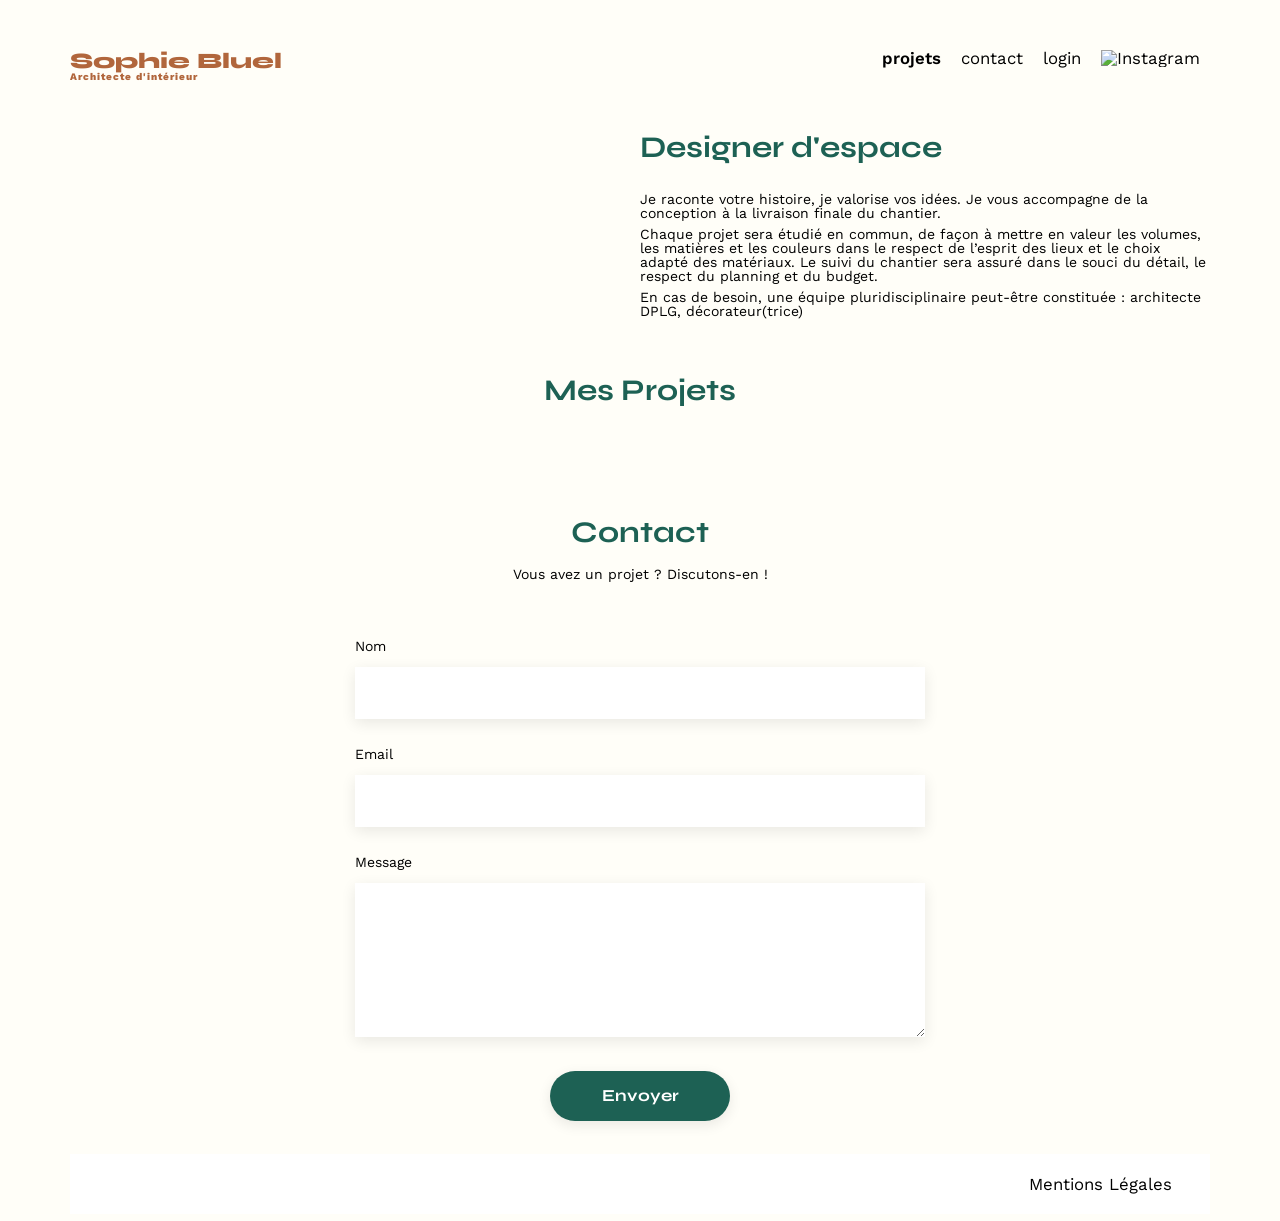
==== FrontEnd/index.html @ a2726da8 "modified files js" ====
<!DOCTYPE html>
<html lang="fr">
<head>
	<meta charset="UTF-8">
	<title>Sophie Bluel - Architecte d'intérieur</title>
	<meta name="viewport" content="width=device-width, initial-scale=1.0">
	<link rel="preconnect" href="https://fonts.googleapis.com">
	<link rel="preconnect" href="https://fonts.gstatic.com" crossorigin>
	<link href="https://fonts.googleapis.com/css2?family=Syne:wght@700;800&family=Work+Sans&display=swap" rel="stylesheet">
	<meta name="description" content="">
	<link rel="stylesheet" href="./assets/style.css">

</head>
<body>
<header>
	<h1>Sophie Bluel <span>Architecte d'intérieur</span></h1>
	<nav>
		<ul>
			<li><a href="#" class="menu-btn"><strong>projets</strong></a></li>
			<li> <a href="#" class="menu-btn">contact</a></li>
			<li><a href="login.html" class="menu-btn">login</a></li>
			<li><img src="./assets/icons/instagram.png" alt="Instagram"></li>
		</ul>
	</nav>
</header>
<main>
	<section id="introduction">
		<figure>
			<img src="./assets/images/sophie-bluel.png" alt="">
		</figure>
		<article>
			<h2>Designer d'espace</h2>
			<p>Je raconte votre histoire, je valorise vos idées. Je vous accompagne de la conception à la livraison finale du chantier.</p>
			<p>Chaque projet sera étudié en commun, de façon à mettre en valeur les volumes, les matières et les couleurs dans le respect de l’esprit des lieux et le choix adapté des matériaux. Le suivi du chantier sera assuré dans le souci du détail, le respect du planning et du budget.</p>
			<p>En cas de besoin, une équipe pluridisciplinaire peut-être constituée : architecte DPLG, décorateur(trice)</p>
		</article>
	</section>
	<section id="portfolio">
		<h2>Mes Projets</h2>
		<div class="container-filter">
			<!-- Integration btn filter project -->
		</div>
		<div class="gallery">
			<!-- Integration gallery by js code -->
		</div>
	</section>
	<section id="contact">
		<h2>Contact</h2>
		<p>Vous avez un projet ? Discutons-en !</p>
		<form action="#" method="post">
			<label for="name">Nom</label>
			<input type="text" name="name" id="name">
			<label for="email">Email</label>
			<input type="email" name="email" id="email">
			<label for="message">Message</label>
			<textarea name="message" id="message" cols="30" rows="10"></textarea>
			<input type="submit" value="Envoyer">
		</form>
	</section>
</main>

<footer>
	<nav>
		<ul>
			<li>Mentions Légales</li>
		</ul>
	</nav>
</footer>
</body>
	<script type="module" src="./assets/scripts/main-home.js"></script>
</html>
---- FrontEnd/assets/style.css ----
@import url("loginStyle.css");


/* http://meyerweb.com/eric/tools/css/reset/
   v2.0 | 20110126
   License: none (public domain)
*/

html, body, div, span, applet, object, iframe,
h1, h2, h3, h4, h5, h6, p, blockquote, pre,
a, abbr, acronym, address, big, cite, code,
del, dfn, em, img, ins, kbd, q, s, samp,
small, strike, strong, sub, sup, tt, var,
b, u, i, center,
dl, dt, dd, ol, ul, li,
fieldset, form, label, legend,
table, caption, tbody, tfoot, thead, tr, th, td,
article, aside, canvas, details, embed,
figure, figcaption, footer, header, hgroup,
menu, nav, output, ruby, section, summary,
time, mark, audio, video {
	margin: 0;
	padding: 0;
	border: 0;
	font-size: 100%;
	font: inherit;
	vertical-align: baseline;
}
/* HTML5 display-role reset for older browsers */
article, aside, details, figcaption, figure,
footer, header, hgroup, menu, nav, section {
	display: block;
}
body {
	line-height: 1;
	background-color: #FFFEF8;
}
ol, ul {
	list-style: none;
}
blockquote, q {
	quotes: none;
}
blockquote:before, blockquote:after,
q:before, q:after {
	content: '';
	content: none;
}
table {
	border-collapse: collapse;
	border-spacing: 0;
}
/** end reset css**/
body {
	max-width: 1140px;
	margin:auto;
	font-family: 'Work Sans' ;
	font-size: 14px;
}
header {
	display: flex;
	justify-content: space-between;
	margin: 50px 0
}
section {
	margin: 50px 0
}

h1{
	display: flex;
	flex-direction: column;
	font-family: 'Syne';
	font-size: 22px;
	font-weight: 800;
	color: #B1663C
}

h1 > span {
	font-family: 'Work Sans';
	font-size:10px;
	letter-spacing: 0.1em;
;
}

h2{
	font-family: 'Syne';
	font-weight: 700;
	font-size: 30px;
	color: #1D6154
}
nav ul {
	display: flex;
	align-items: center;
	list-style-type: none;

}
nav li {
	padding: 0 10px;
	font-size: 1.2em;
}

.menu-btn {
	color: black;
	text-decoration: none;
	font-weight: 400;
}

.menu-btn strong {
	font-weight: 600;
}

.menu-btn:hover {
	color: #B1663C;
}
#introduction {
	display: flex;
	align-items: center;
}
#introduction figure {
	flex: 1
}
#introduction img {
	display: block;
	margin: auto;
	width: 80%;
}

#introduction article {
	flex: 1
}
#introduction h2 {
	margin-bottom: 1em;
}

#introduction p {
	margin-bottom: 0.5em;
}
#portfolio h2 {
	text-align: center;
	margin-bottom: 1em;
}
.gallery {
	width: 100%;
	display: grid;
	grid-template-columns: 1fr 1fr 1fr;
	grid-column-gap: 20px;
	grid-row-gap: 20px;
}

.gallery img {
	width: 100%;

}
#contact {
	width: 50%;
	margin: auto;
}
#contact > * {
	text-align: center;

}
#contact h2{
	margin-bottom: 20px;
}
#contact form {
	text-align: left;
	margin-top:30px;
	display: flex;
	flex-direction: column;
}

#contact input {
	height: 50px;
	font-size: 1.2em;
	border: none;
	box-shadow: 0px 4px 14px rgba(0, 0, 0, 0.09);
}
#contact label {
	margin: 2em 0 1em 0;
}
#contact textarea {
	border: none;
	box-shadow: 0px 4px 14px rgba(0, 0, 0, 0.09);
}

input[type="submit"]{
	font-family: 'Syne';
	font-weight: 700;
	color: white;
	background-color: #1D6154;
	margin : 2em auto ;
	width: 180px;
	text-align: center;
	border-radius: 60px ;
}

footer nav ul {
	display: flex;
	justify-content: flex-end;
	margin: 2em
}

footer {
	display: flex;
	flex-direction: column;
	background-color: white;
	height: 60px;
	width: 100%;
	justify-content: center;
}

.container-filter {
  display: flex;
  gap: 1rem;              
  justify-content: center;
  margin-bottom: 2rem;    
}

.filter-btn {
  padding: 0.4rem 1.2rem;  
  border: 2px solid #1D6154; 
  border-radius: 60px;   
  background-color: white; 
  color: #1D6154;         
  font-size: 1rem;
  font-weight: 500;
  cursor: pointer;
}

.filter-btn:hover {
  background-color: #1F5C4B; 
  color: #fff;              
}

.filter-btn.is-active {
  background-color: #1D6154; 
  color: #fff;               
}
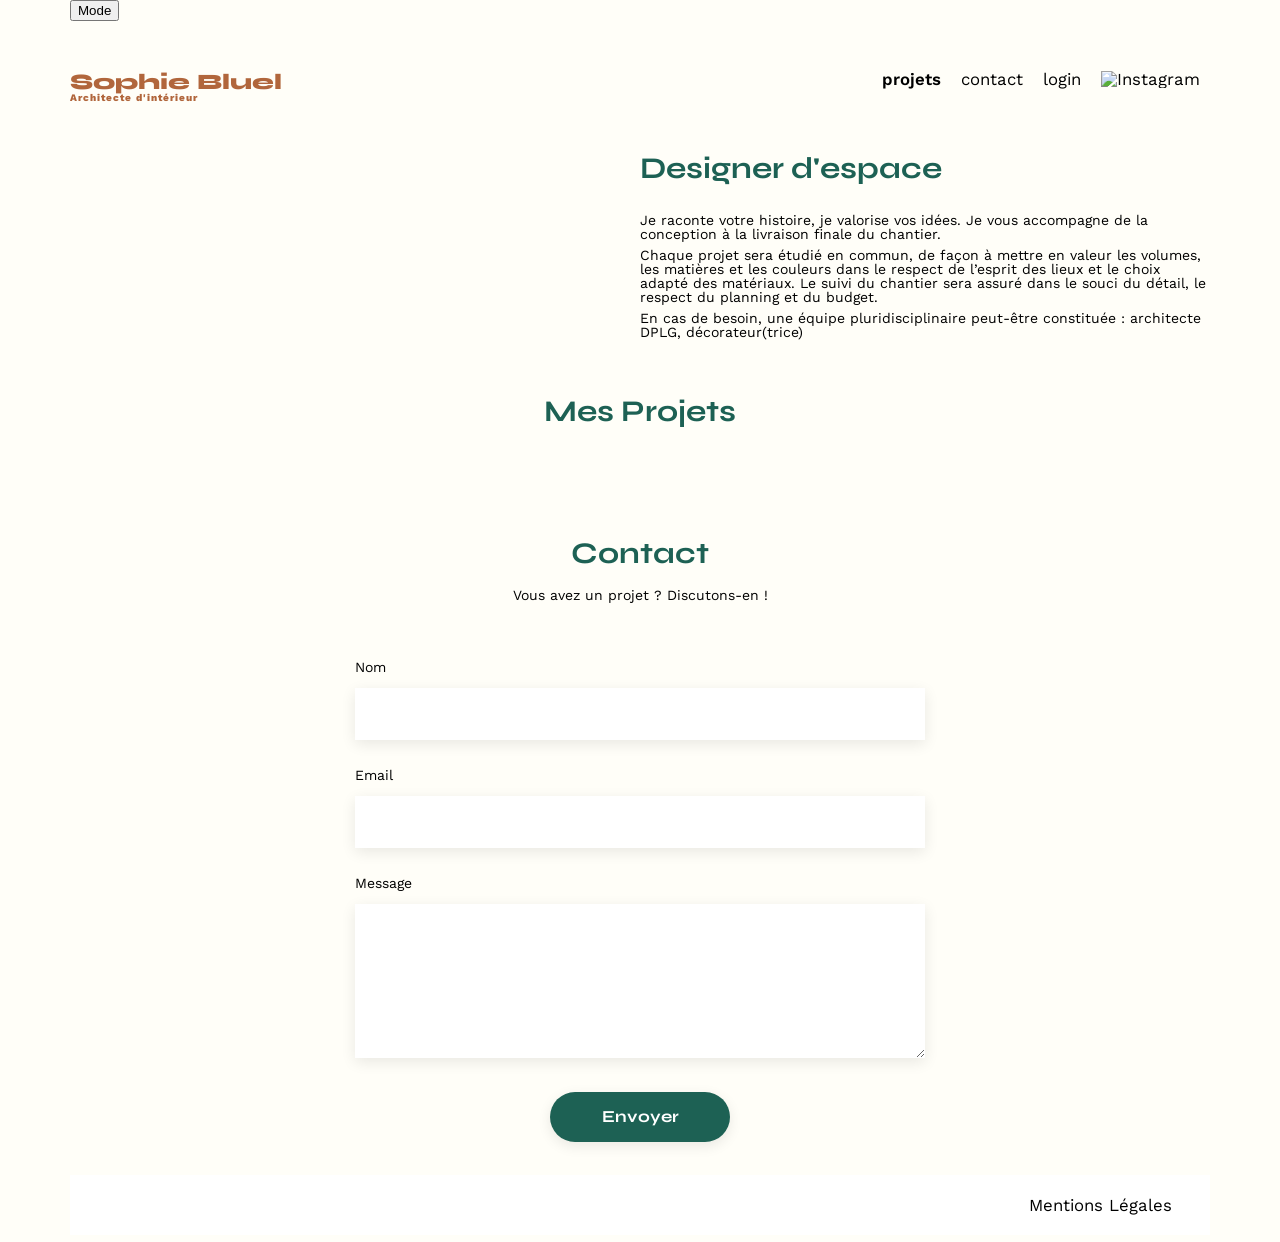
==== commit 5e43f7e7: "revew files code" ====
--- a/FrontEnd/index.html
+++ b/FrontEnd/index.html
@@ -12,6 +12,9 @@
 
 </head>
 <body>
+<div class="admin-banner">
+	<button class="admin-button">Mode </button>
+</div>
 <header>
 	<h1>Sophie Bluel <span>Architecte d'intérieur</span></h1>
 	<nav>
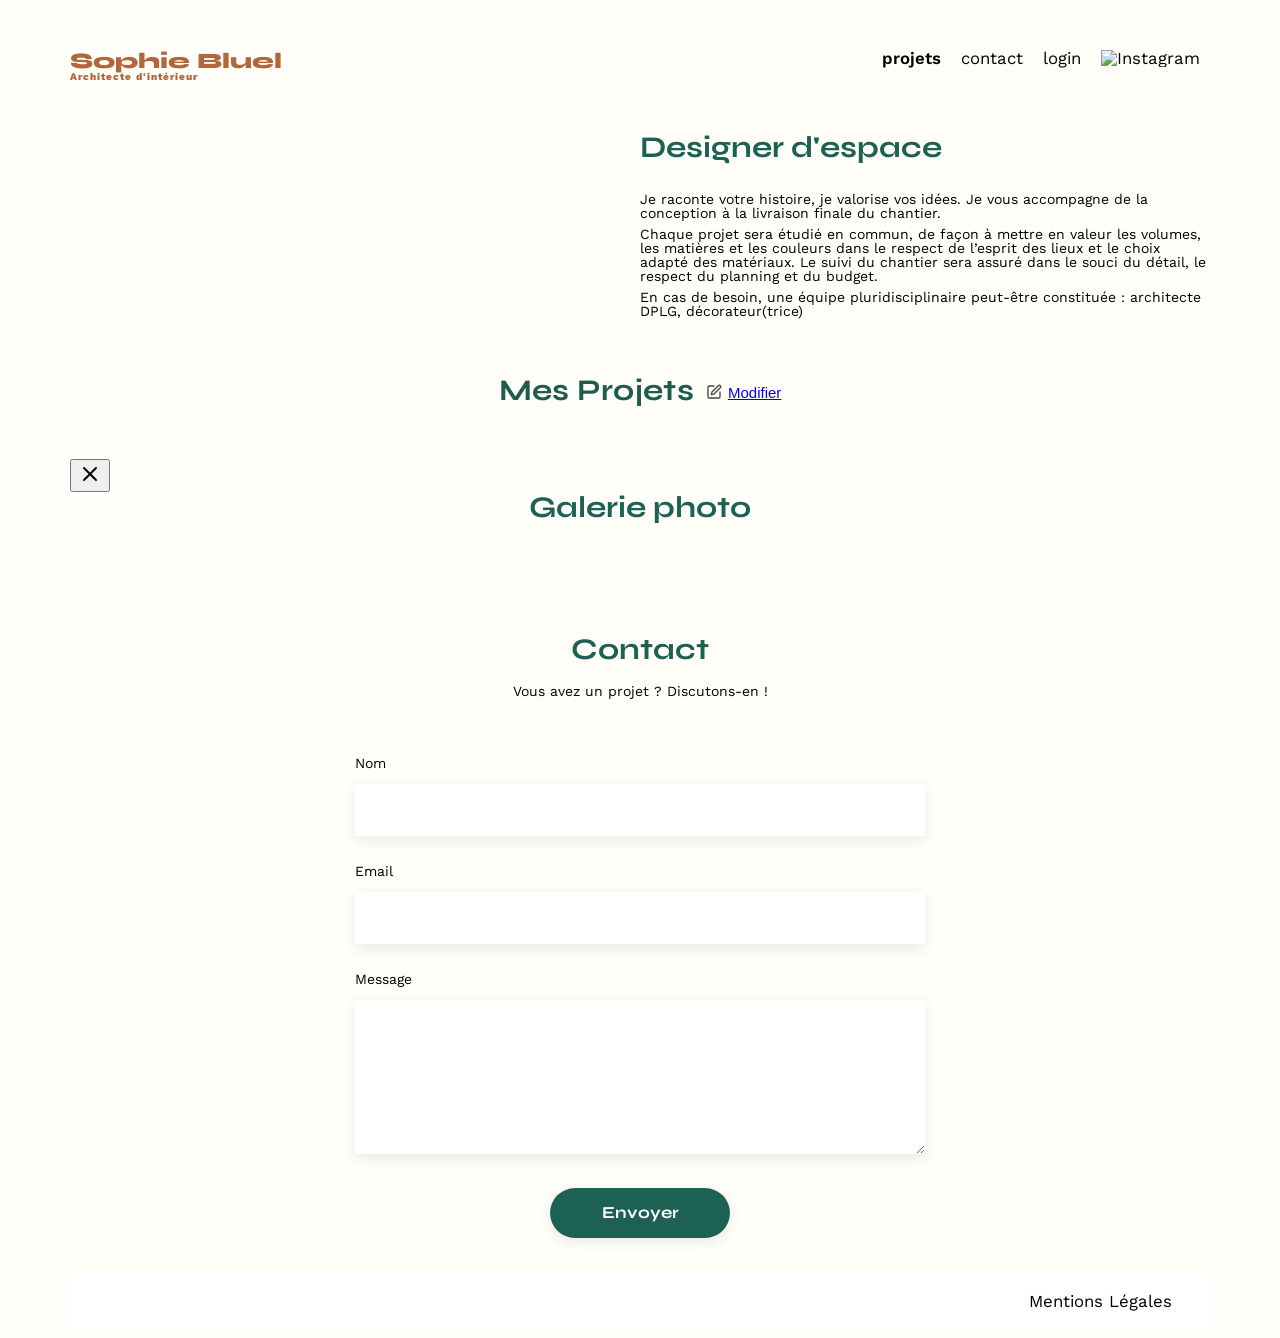
==== commit 52128ef2: "add files to modal" ====
--- a/FrontEnd/index.html
+++ b/FrontEnd/index.html
@@ -1,74 +1,120 @@
 <!DOCTYPE html>
 <html lang="fr">
+
 <head>
 	<meta charset="UTF-8">
 	<title>Sophie Bluel - Architecte d'intérieur</title>
 	<meta name="viewport" content="width=device-width, initial-scale=1.0">
 	<link rel="preconnect" href="https://fonts.googleapis.com">
 	<link rel="preconnect" href="https://fonts.gstatic.com" crossorigin>
-	<link href="https://fonts.googleapis.com/css2?family=Syne:wght@700;800&family=Work+Sans&display=swap" rel="stylesheet">
+	<link href="https://fonts.googleapis.com/css2?family=Syne:wght@700;800&family=Work+Sans&display=swap"
+		rel="stylesheet">
 	<meta name="description" content="">
 	<link rel="stylesheet" href="./assets/style.css">
 
 </head>
+
 <body>
-<div class="admin-banner">
-	<button class="admin-button">Mode </button>
-</div>
-<header>
-	<h1>Sophie Bluel <span>Architecte d'intérieur</span></h1>
-	<nav>
-		<ul>
-			<li><a href="#" class="menu-btn"><strong>projets</strong></a></li>
-			<li> <a href="#" class="menu-btn">contact</a></li>
-			<li><a href="login.html" class="menu-btn">login</a></li>
-			<li><img src="./assets/icons/instagram.png" alt="Instagram"></li>
-		</ul>
-	</nav>
-</header>
-<main>
-	<section id="introduction">
-		<figure>
-			<img src="./assets/images/sophie-bluel.png" alt="">
-		</figure>
-		<article>
-			<h2>Designer d'espace</h2>
-			<p>Je raconte votre histoire, je valorise vos idées. Je vous accompagne de la conception à la livraison finale du chantier.</p>
-			<p>Chaque projet sera étudié en commun, de façon à mettre en valeur les volumes, les matières et les couleurs dans le respect de l’esprit des lieux et le choix adapté des matériaux. Le suivi du chantier sera assuré dans le souci du détail, le respect du planning et du budget.</p>
-			<p>En cas de besoin, une équipe pluridisciplinaire peut-être constituée : architecte DPLG, décorateur(trice)</p>
-		</article>
-	</section>
-	<section id="portfolio">
-		<h2>Mes Projets</h2>
-		<div class="container-filter">
-			<!-- Integration btn filter project -->
+
+	<header>
+		<div class="admin-banner" style="display: none;">
+			<button class="admin-button"><svg xmlns="http://www.w3.org/2000/svg" width="16" height="16"
+					viewBox="0 0 24 24" fill="none" stroke="currentColor" stroke-width="2" stroke-linecap="round"
+					stroke-linejoin="round" class="lucide lucide-square-pen-icon lucide-square-pen">
+					<path d="M12 3H5a2 2 0 0 0-2 2v14a2 2 0 0 0 2 2h14a2 2 0 0 0 2-2v-7" />
+					<path
+						d="M18.375 2.625a1 1 0 0 1 3 3l-9.013 9.014a2 2 0 0 1-.853.505l-2.873.84a.5.5 0 0 1-.62-.62l.84-2.873a2 2 0 0 1 .506-.852z" />
+				</svg> Mode Edition </button>
 		</div>
-		<div class="gallery">
-			<!-- Integration gallery by js code -->
-		</div>
-	</section>
-	<section id="contact">
-		<h2>Contact</h2>
-		<p>Vous avez un projet ? Discutons-en !</p>
-		<form action="#" method="post">
-			<label for="name">Nom</label>
-			<input type="text" name="name" id="name">
-			<label for="email">Email</label>
-			<input type="email" name="email" id="email">
-			<label for="message">Message</label>
-			<textarea name="message" id="message" cols="30" rows="10"></textarea>
-			<input type="submit" value="Envoyer">
-		</form>
-	</section>
-</main>
+		<h1>Sophie Bluel <span>Architecte d'intérieur</span></h1>
+		<nav>
+			<ul>
+				<li><a href="#" class="menu-btn"><strong>projets</strong></a></li>
+				<li> <a href="#" class="menu-btn">contact</a></li>
+				<li><a href="login.html" class="menu-btn login-btn">login</a></li>
+				<li><img src="./assets/icons/instagram.png" alt="Instagram"></li>
+			</ul>
+		</nav>
+	</header>
+	<main>
+		<section id="introduction">
+			<figure>
+				<img src="./assets/images/sophie-bluel.png" alt="">
+			</figure>
+			<article>
+				<h2>Designer d'espace</h2>
+				<p>Je raconte votre histoire, je valorise vos idées. Je vous accompagne de la conception à la livraison
+					finale du chantier.</p>
+				<p>Chaque projet sera étudié en commun, de façon à mettre en valeur les volumes, les matières et les
+					couleurs dans le respect de l’esprit des lieux et le choix adapté des matériaux. Le suivi du
+					chantier sera assuré dans le souci du détail, le respect du planning et du budget.</p>
+				<p>En cas de besoin, une équipe pluridisciplinaire peut-être constituée : architecte DPLG,
+					décorateur(trice)</p>
+			</article>
+		</section>
+		<section id="portfolio">
+			<div class="projects-header">
+				<h2>Mes Projets</h2>
+				<button class="edit-mode"><svg xmlns="http://www.w3.org/2000/svg" width="16" height="16"
+						viewBox="0 0 24 24" fill="none" stroke="currentColor" stroke-width="2" stroke-linecap="round"
+						stroke-linejoin="round" class="lucide lucide-square-pen-icon lucide-square-pen">
+						<path d="M12 3H5a2 2 0 0 0-2 2v14a2 2 0 0 0 2 2h14a2 2 0 0 0 2-2v-7" />
+						<path
+							d="M18.375 2.625a1 1 0 0 1 3 3l-9.013 9.014a2 2 0 0 1-.853.505l-2.873.84a.5.5 0 0 1-.62-.62l.84-2.873a2 2 0 0 1 .506-.852z" />
+					</svg>
+					<a href="#" class="open-edit-mode">Modifier</a>
+				</button>
+			</div>
+			<!-- EDIT MODAL PROJECT -->
 
-<footer>
-	<nav>
-		<ul>
-			<li>Mentions Légales</li>
-		</ul>
-	</nav>
-</footer>
+			<div class="modal-overlay">
+				<div class="modal" role="dialog" aria-modal="true" aria-labelledby="modal-title">
+					<button class="modal-close" aria-label="Fermer la fenêtre de modification"><svg
+							xmlns="http://www.w3.org/2000/svg" width="24" height="24" viewBox="0 0 24 24" fill="none"
+							stroke="currentColor" stroke-width="2" stroke-linecap="round" stroke-linejoin="round"
+							class="lucide lucide-x-icon lucide-x">
+							<path d="M18 6 6 18" />
+							<path d="m6 6 12 12" />
+						</svg></button>
+
+						<h2 id="modal-title" class="modal-title">Galerie photo</h2>
+
+				</div>
+			</div>
+
+
+
+			<div class="container-filter">
+				<!-- Integration btn filter project -->
+			</div>
+			<div class="gallery">
+				<!-- Integration gallery by js code -->
+			</div>
+		</section>
+
+		<section id="contact">
+			<h2>Contact</h2>
+			<p>Vous avez un projet ? Discutons-en !</p>
+			<form action="#" method="post">
+				<label for="name">Nom</label>
+				<input type="text" name="name" id="name">
+				<label for="email">Email</label>
+				<input type="email" name="email" id="email">
+				<label for="message">Message</label>
+				<textarea name="message" id="message" cols="30" rows="10"></textarea>
+				<input type="submit" value="Envoyer">
+			</form>
+		</section>
+	</main>
+
+	<footer>
+		<nav>
+			<ul>
+				<li>Mentions Légales</li>
+			</ul>
+		</nav>
+	</footer>
 </body>
-	<script type="module" src="./assets/scripts/main-home.js"></script>
-</html>
+<script type="module" src="./assets/scripts/main-home.js"></script>
+
+</html>
--- a/FrontEnd/assets/style.css
+++ b/FrontEnd/assets/style.css
@@ -1,5 +1,6 @@
 @import url("loginStyle.css");
-
+@import url("edit-mode.css");
+@import url("modal.css");
 
 /* http://meyerweb.com/eric/tools/css/reset/
    v2.0 | 20110126
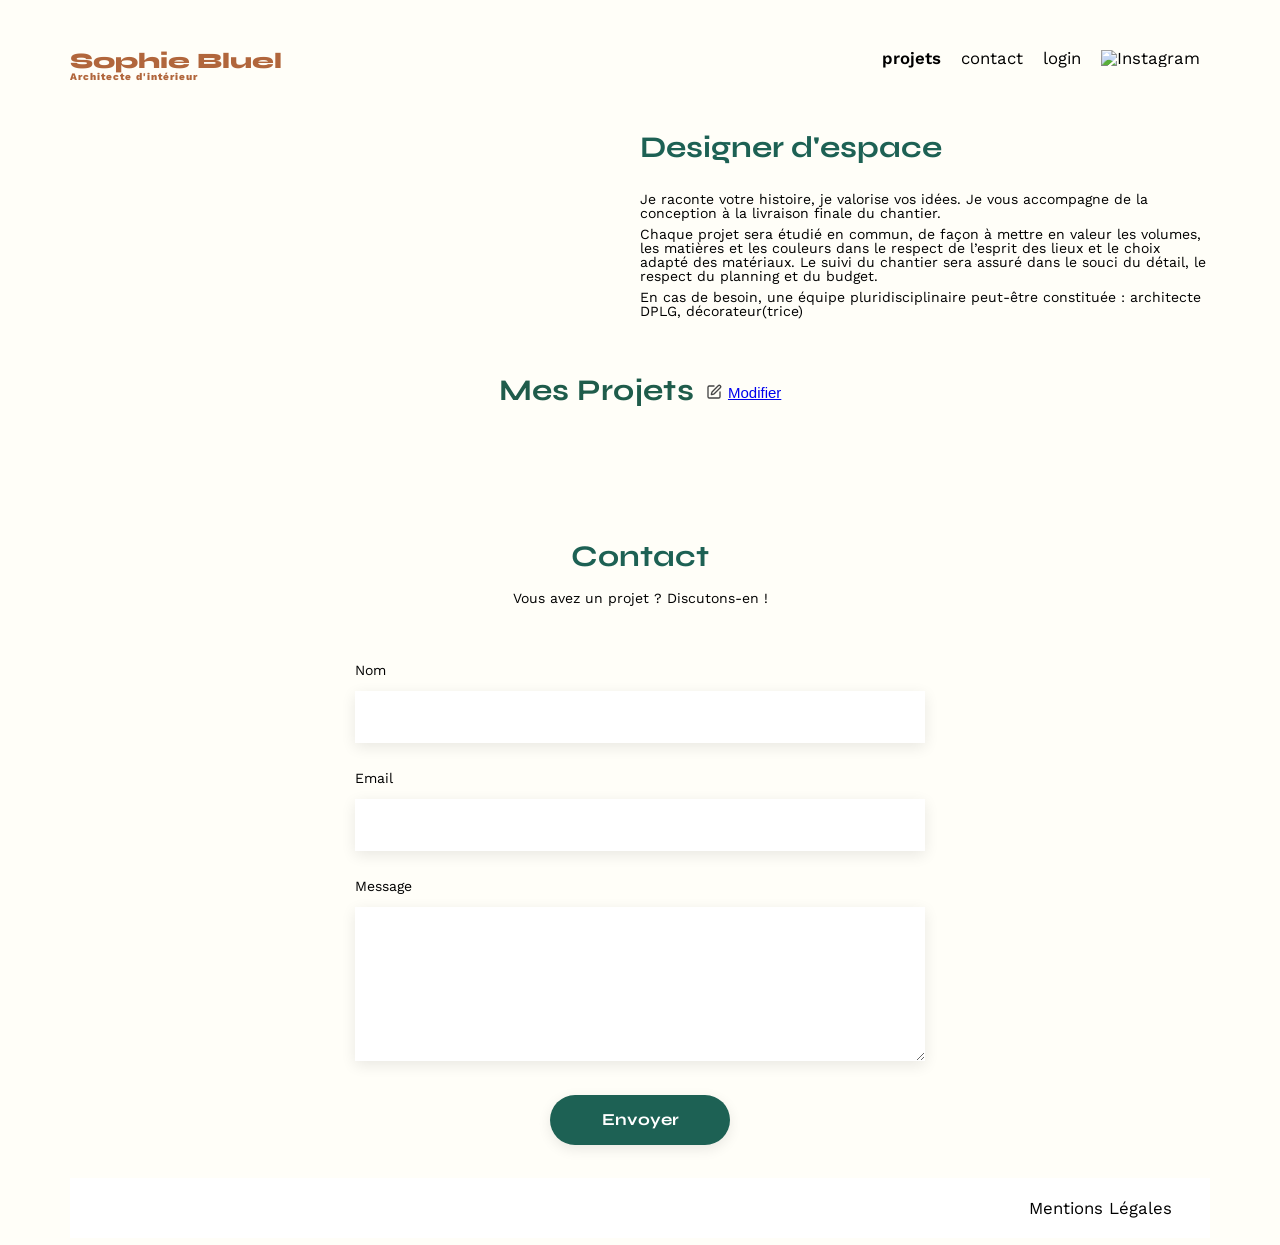
==== commit 7f431889: "add modal 1" ====
--- a/FrontEnd/index.html
+++ b/FrontEnd/index.html
@@ -62,22 +62,73 @@
 						<path
 							d="M18.375 2.625a1 1 0 0 1 3 3l-9.013 9.014a2 2 0 0 1-.853.505l-2.873.84a.5.5 0 0 1-.62-.62l.84-2.873a2 2 0 0 1 .506-.852z" />
 					</svg>
-					<a href="#" class="open-edit-mode">Modifier</a>
+					<a href="#modal-1" class="js-modal">Modifier</a>
 				</button>
 			</div>
 			<!-- EDIT MODAL PROJECT -->
 
-			<div class="modal-overlay">
-				<div class="modal" role="dialog" aria-modal="true" aria-labelledby="modal-title">
-					<button class="modal-close" aria-label="Fermer la fenêtre de modification"><svg
-							xmlns="http://www.w3.org/2000/svg" width="24" height="24" viewBox="0 0 24 24" fill="none"
-							stroke="currentColor" stroke-width="2" stroke-linecap="round" stroke-linejoin="round"
-							class="lucide lucide-x-icon lucide-x">
-							<path d="M18 6 6 18" />
-							<path d="m6 6 12 12" />
-						</svg></button>
+			<div id="modal-1" class="modal-overlay" aria-hidden="true"  role="dialog" aria-modal="true" aria-labelledby="modal-title" style="display: none;">
+				<div class="modal-wrapper" >
+					<div class="modal-header">
+						<div class="modal-btn">
+							<button type="button" class="btn-back" style="display: none;">&larr;</button>
+							<button type="button" class="js-modal-close">&times;</button>
+						</div>
+
 
 						<h2 id="modal-title" class="modal-title">Galerie photo</h2>
+					</div>
+
+					<div class="modal-container">
+						<div class="modal-gallery">
+							<!-- Integration gallery by js code -->
+
+							<!-- Séparateur -->
+							<hr>
+
+							<!-- Bouton Valider -->
+							<button type="submit" class="btn-primary">Ajouter une photo</button>
+
+						</div>
+
+						<div class="modal-form" style="display: none;">
+							<!-- Zone d’upload -->
+							<div class="upload-zone">
+								<!-- Input fichier -->
+								<label for="image">+ Ajouter photo</label>
+								<input id="image" type="file" name="image" accept=".jpg,.jpeg,.png">
+								<p>jpg, png : 4mo max</p>
+
+								<!-- Prévisualisation (tu pourras l’activer avec du JS) -->
+								<div class="preview" style="display: none;">
+									<img id="preview-img" src="" alt="Aperçu de la photo" style="max-width: 100%;">
+									<button type="button">Retirer</button>
+								</div>
+							</div>
+
+							<!-- Champ titre -->
+							<label for="title">Titre</label>
+							<input id="title" type="text" name="title">
+
+							<!-- Champ catégorie -->
+							<label for="category">Catégorie</label>
+							<select id="category" name="category">
+								<option value="">Sélectionner</option>
+								<option value="1">Objets</option>
+								<option value="2">Appartements</option>
+								<option value="3">Hôtels & restaurants</option>
+							</select>
+
+							<!-- Séparateur -->
+							<hr>
+
+							<!-- Bouton Valider -->
+							<button type="submit">Valider</button>
+
+							</form>
+						</div>
+					</div>
+
 
 				</div>
 			</div>
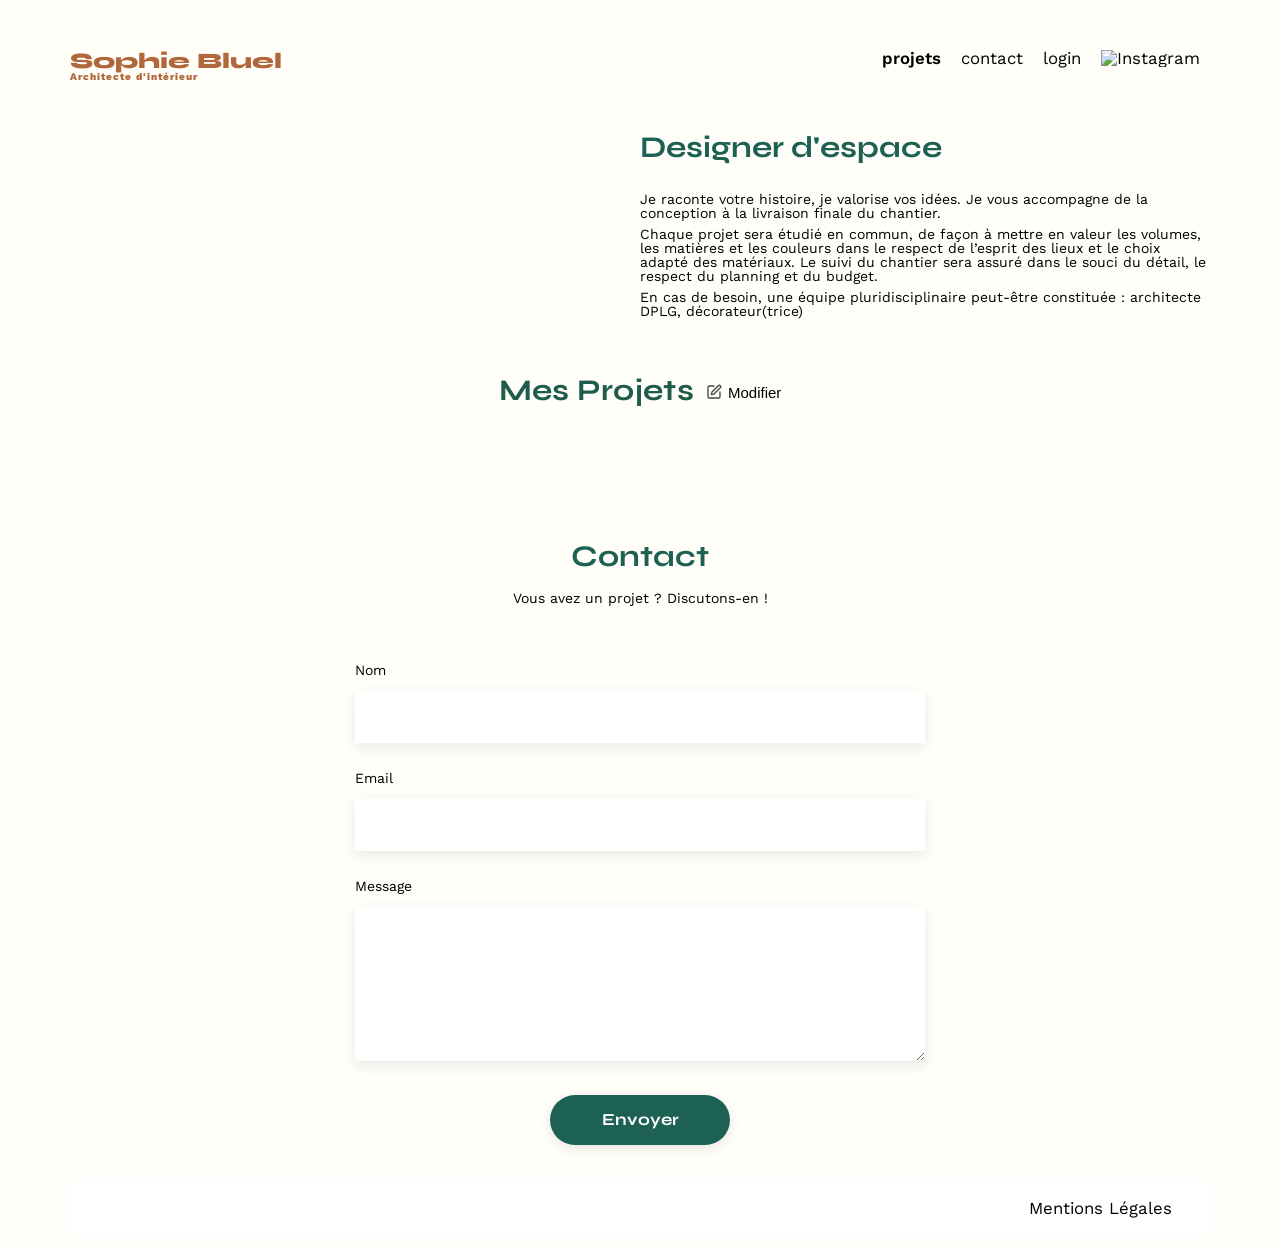
==== commit d88f3105: "finalisation project" ====
--- a/FrontEnd/index.html
+++ b/FrontEnd/index.html
@@ -17,24 +17,24 @@
 <body>
 
 	<header>
-		<div class="admin-banner" style="display: none;">
-			<button class="admin-button"><svg xmlns="http://www.w3.org/2000/svg" width="16" height="16"
-					viewBox="0 0 24 24" fill="none" stroke="currentColor" stroke-width="2" stroke-linecap="round"
-					stroke-linejoin="round" class="lucide lucide-square-pen-icon lucide-square-pen">
-					<path d="M12 3H5a2 2 0 0 0-2 2v14a2 2 0 0 0 2 2h14a2 2 0 0 0 2-2v-7" />
-					<path
-						d="M18.375 2.625a1 1 0 0 1 3 3l-9.013 9.014a2 2 0 0 1-.853.505l-2.873.84a.5.5 0 0 1-.62-.62l.84-2.873a2 2 0 0 1 .506-.852z" />
-				</svg> Mode Edition </button>
-		</div>
-		<h1>Sophie Bluel <span>Architecte d'intérieur</span></h1>
-		<nav>
-			<ul>
-				<li><a href="#" class="menu-btn"><strong>projets</strong></a></li>
-				<li> <a href="#" class="menu-btn">contact</a></li>
-				<li><a href="login.html" class="menu-btn login-btn">login</a></li>
-				<li><img src="./assets/icons/instagram.png" alt="Instagram"></li>
-			</ul>
-		</nav>
+			<div class="admin-banner" style="display: none;">
+				<button class="admin-button"><svg xmlns="http://www.w3.org/2000/svg" width="16" height="16"
+						viewBox="0 0 24 24" fill="none" stroke="currentColor" stroke-width="2" stroke-linecap="round"
+						stroke-linejoin="round" class="lucide lucide-square-pen-icon lucide-square-pen">
+						<path d="M12 3H5a2 2 0 0 0-2 2v14a2 2 0 0 0 2 2h14a2 2 0 0 0 2-2v-7" />
+						<path
+							d="M18.375 2.625a1 1 0 0 1 3 3l-9.013 9.014a2 2 0 0 1-.853.505l-2.873.84a.5.5 0 0 1-.62-.62l.84-2.873a2 2 0 0 1 .506-.852z" />
+					</svg> Mode Edition </button>
+			</div>
+			<h1>Sophie Bluel <span>Architecte d'intérieur</span></h1>
+			<nav>
+				<ul>
+					<li><a href="#" class="menu-btn"><strong>projets</strong></a></li>
+					<li> <a href="#" class="menu-btn">contact</a></li>
+					<li><a href="pages/login.html" class="menu-btn login-btn">login</a></li>
+					<li><img src="./assets/icons/instagram.png" alt="Instagram"></li>
+				</ul>
+			</nav>
 	</header>
 	<main>
 		<section id="introduction">
@@ -67,11 +67,11 @@
 			</div>
 			<!-- EDIT MODAL PROJECT -->
 
-			<div id="modal-1" class="modal-overlay" aria-hidden="true"  role="dialog" aria-modal="true" aria-labelledby="modal-title" style="display: none;">
-				<div class="modal-wrapper" >
+			<div id="modal-1" class="modal-overlay" role="dialog" aria-modal="true" aria-labelledby="modal-title">
+				<div class="modal-wrapper mode-gallery">
 					<div class="modal-header">
 						<div class="modal-btn">
-							<button type="button" class="btn-back" style="display: none;">&larr;</button>
+							<button type="button" class="btn-back" style="visibility: hidden;">&larr;</button>
 							<button type="button" class="js-modal-close">&times;</button>
 						</div>
 
@@ -84,51 +84,51 @@
 							<!-- Integration gallery by js code -->
 
 							<!-- Séparateur -->
-							<hr>
-
-							<!-- Bouton Valider -->
-							<button type="submit" class="btn-primary">Ajouter une photo</button>
-
 						</div>
 
-						<div class="modal-form" style="display: none;">
-							<!-- Zone d’upload -->
-							<div class="upload-zone">
-								<!-- Input fichier -->
-								<label for="image">+ Ajouter photo</label>
-								<input id="image" type="file" name="image" accept=".jpg,.jpeg,.png">
-								<p>jpg, png : 4mo max</p>
+						<div class="modal-form">
+							<!-- Vue Ajout photo -->
+							<form id="add-photo-view" class="modal-form">
+								<div class="upload-zone">
+									<div class="upload-preview" aria-hidden="true">
+										<img src="/FrontEnd/assets/icons/img.png" alt="Image prévisualisation"
+											class="preview-img">
+									</div>
 
-								<!-- Prévisualisation (tu pourras l’activer avec du JS) -->
-								<div class="preview" style="display: none;">
-									<img id="preview-img" src="" alt="Aperçu de la photo" style="max-width: 100%;">
-									<button type="button">Retirer</button>
+									<!-- input file masqué + label stylé -->
+									<input name="image" id="photo" type="file" accept="image/jpeg,image/png"
+										class="input-file">
+									<label for="photo" class="btn-secondary">+ Ajouter photo</label>
+
+									<p class="upload-hint">jpg, png : 4mo max</p>
 								</div>
-							</div>
 
-							<!-- Champ titre -->
-							<label for="title">Titre</label>
-							<input id="title" type="text" name="title">
+								<label for="title" class="field-label">Titre</label>
+								<input name="title" id="title" class="field-input" type="text" autocomplete="off">
 
-							<!-- Champ catégorie -->
-							<label for="category">Catégorie</label>
-							<select id="category" name="category">
-								<option value="">Sélectionner</option>
-								<option value="1">Objets</option>
-								<option value="2">Appartements</option>
-								<option value="3">Hôtels & restaurants</option>
-							</select>
+								<label for="category" class="field-label">Catégorie</label>
+								<div class="select-wrap">
+									<select name="category" id="category" class="field-select">
+										<option value="">Sélectionner une catégorie </option>
+										<!-- options injectées via API -->
+									</select>
+									<span class="select-caret"></span>
+								</div>
 
-							<!-- Séparateur -->
-							<hr>
+								<hr class="modal-footer-separation">
 
-							<!-- Bouton Valider -->
-							<button type="submit">Valider</button>
-
+								<button type="submit" class="btn-primary" disabled>Valider</button>
 							</form>
 						</div>
 					</div>
 
+					<div class="modal-footer">
+
+						<hr class="modal-footer-separation">
+
+						<!-- Bouton Valider -->
+						<button type="submit" class="btn-primary mode-gallery">Ajouter une photo</button>
+					</div>
 
 				</div>
 			</div>
--- a/FrontEnd/assets/style.css
+++ b/FrontEnd/assets/style.css
@@ -7,19 +7,87 @@
    License: none (public domain)
 */
 
-html, body, div, span, applet, object, iframe,
-h1, h2, h3, h4, h5, h6, p, blockquote, pre,
-a, abbr, acronym, address, big, cite, code,
-del, dfn, em, img, ins, kbd, q, s, samp,
-small, strike, strong, sub, sup, tt, var,
-b, u, i, center,
-dl, dt, dd, ol, ul, li,
-fieldset, form, label, legend,
-table, caption, tbody, tfoot, thead, tr, th, td,
-article, aside, canvas, details, embed,
-figure, figcaption, footer, header, hgroup,
-menu, nav, output, ruby, section, summary,
-time, mark, audio, video {
+html,
+body,
+div,
+span,
+applet,
+object,
+iframe,
+h1,
+h2,
+h3,
+h4,
+h5,
+h6,
+p,
+blockquote,
+pre,
+a,
+abbr,
+acronym,
+address,
+big,
+cite,
+code,
+del,
+dfn,
+em,
+img,
+ins,
+kbd,
+q,
+s,
+samp,
+small,
+strike,
+strong,
+sub,
+sup,
+tt,
+var,
+b,
+u,
+i,
+center,
+dl,
+dt,
+dd,
+ol,
+ul,
+li,
+fieldset,
+form,
+label,
+legend,
+table,
+caption,
+tbody,
+tfoot,
+thead,
+tr,
+th,
+td,
+article,
+aside,
+canvas,
+details,
+embed,
+figure,
+figcaption,
+footer,
+header,
+hgroup,
+menu,
+nav,
+output,
+ruby,
+section,
+summary,
+time,
+mark,
+audio,
+video {
 	margin: 0;
 	padding: 0;
 	border: 0;
@@ -27,47 +95,69 @@
 	font: inherit;
 	vertical-align: baseline;
 }
+
 /* HTML5 display-role reset for older browsers */
-article, aside, details, figcaption, figure,
-footer, header, hgroup, menu, nav, section {
+article,
+aside,
+details,
+figcaption,
+figure,
+footer,
+header,
+hgroup,
+menu,
+nav,
+section {
 	display: block;
 }
+
 body {
 	line-height: 1;
 	background-color: #FFFEF8;
 }
-ol, ul {
+
+ol,
+ul {
 	list-style: none;
 }
-blockquote, q {
+
+blockquote,
+q {
 	quotes: none;
 }
-blockquote:before, blockquote:after,
-q:before, q:after {
+
+blockquote:before,
+blockquote:after,
+q:before,
+q:after {
 	content: '';
 	content: none;
 }
+
 table {
 	border-collapse: collapse;
 	border-spacing: 0;
 }
+
 /** end reset css**/
 body {
 	max-width: 1140px;
-	margin:auto;
-	font-family: 'Work Sans' ;
+	margin: auto;
+	font-family: 'Work Sans';
 	font-size: 14px;
 }
+
 header {
 	display: flex;
 	justify-content: space-between;
 	margin: 50px 0
 }
+
 section {
 	margin: 50px 0
 }
 
-h1{
+h1 {
 	display: flex;
 	flex-direction: column;
 	font-family: 'Syne';
@@ -76,25 +166,27 @@
 	color: #B1663C
 }
 
-h1 > span {
+h1>span {
 	font-family: 'Work Sans';
-	font-size:10px;
+	font-size: 10px;
 	letter-spacing: 0.1em;
-;
-}
-
-h2{
+	;
+}
+
+h2 {
 	font-family: 'Syne';
 	font-weight: 700;
 	font-size: 30px;
 	color: #1D6154
 }
+
 nav ul {
 	display: flex;
 	align-items: center;
 	list-style-type: none;
 
 }
+
 nav li {
 	padding: 0 10px;
 	font-size: 1.2em;
@@ -113,13 +205,16 @@
 .menu-btn:hover {
 	color: #B1663C;
 }
+
 #introduction {
 	display: flex;
 	align-items: center;
 }
+
 #introduction figure {
 	flex: 1
 }
+
 #introduction img {
 	display: block;
 	margin: auto;
@@ -129,6 +224,7 @@
 #introduction article {
 	flex: 1
 }
+
 #introduction h2 {
 	margin-bottom: 1em;
 }
@@ -136,10 +232,12 @@
 #introduction p {
 	margin-bottom: 0.5em;
 }
+
 #portfolio h2 {
 	text-align: center;
 	margin-bottom: 1em;
 }
+
 .gallery {
 	width: 100%;
 	display: grid;
@@ -152,20 +250,24 @@
 	width: 100%;
 
 }
+
 #contact {
 	width: 50%;
 	margin: auto;
 }
-#contact > * {
+
+#contact>* {
 	text-align: center;
 
 }
-#contact h2{
+
+#contact h2 {
 	margin-bottom: 20px;
 }
+
 #contact form {
 	text-align: left;
-	margin-top:30px;
+	margin-top: 30px;
 	display: flex;
 	flex-direction: column;
 }
@@ -176,23 +278,25 @@
 	border: none;
 	box-shadow: 0px 4px 14px rgba(0, 0, 0, 0.09);
 }
+
 #contact label {
 	margin: 2em 0 1em 0;
 }
+
 #contact textarea {
 	border: none;
 	box-shadow: 0px 4px 14px rgba(0, 0, 0, 0.09);
 }
 
-input[type="submit"]{
+input[type="submit"] {
 	font-family: 'Syne';
 	font-weight: 700;
 	color: white;
 	background-color: #1D6154;
-	margin : 2em auto ;
+	margin: 2em auto;
 	width: 180px;
 	text-align: center;
-	border-radius: 60px ;
+	border-radius: 60px;
 }
 
 footer nav ul {
@@ -211,30 +315,40 @@
 }
 
 .container-filter {
-  display: flex;
-  gap: 1rem;              
-  justify-content: center;
-  margin-bottom: 2rem;    
+	display: flex;
+	gap: 1rem;
+	justify-content: center;
+	margin-bottom: 2rem;
 }
 
 .filter-btn {
-  padding: 0.4rem 1.2rem;  
-  border: 2px solid #1D6154; 
-  border-radius: 60px;   
-  background-color: white; 
-  color: #1D6154;         
-  font-size: 1rem;
-  font-weight: 500;
-  cursor: pointer;
+	padding: 0.4rem 1.2rem;
+	border: 2px solid #1D6154;
+	border-radius: 60px;
+	background-color: white;
+	color: #1D6154;
+	font-size: 1rem;
+	font-weight: 500;
+	cursor: pointer;
 }
 
 .filter-btn:hover {
-  background-color: #1F5C4B; 
-  color: #fff;              
+	background-color: #1F5C4B;
+	color: #fff;
 }
 
 .filter-btn.is-active {
-  background-color: #1D6154; 
-  color: #fff;               
-}
-
+	background-color: #1D6154;
+	color: #fff;
+}
+
+.js-modal {
+	color: black;
+	text-decoration: none;
+	font-weight: 400;
+}
+
+.js-modal:hover{
+	color: #B1663C;
+	text-decoration: none;
+}
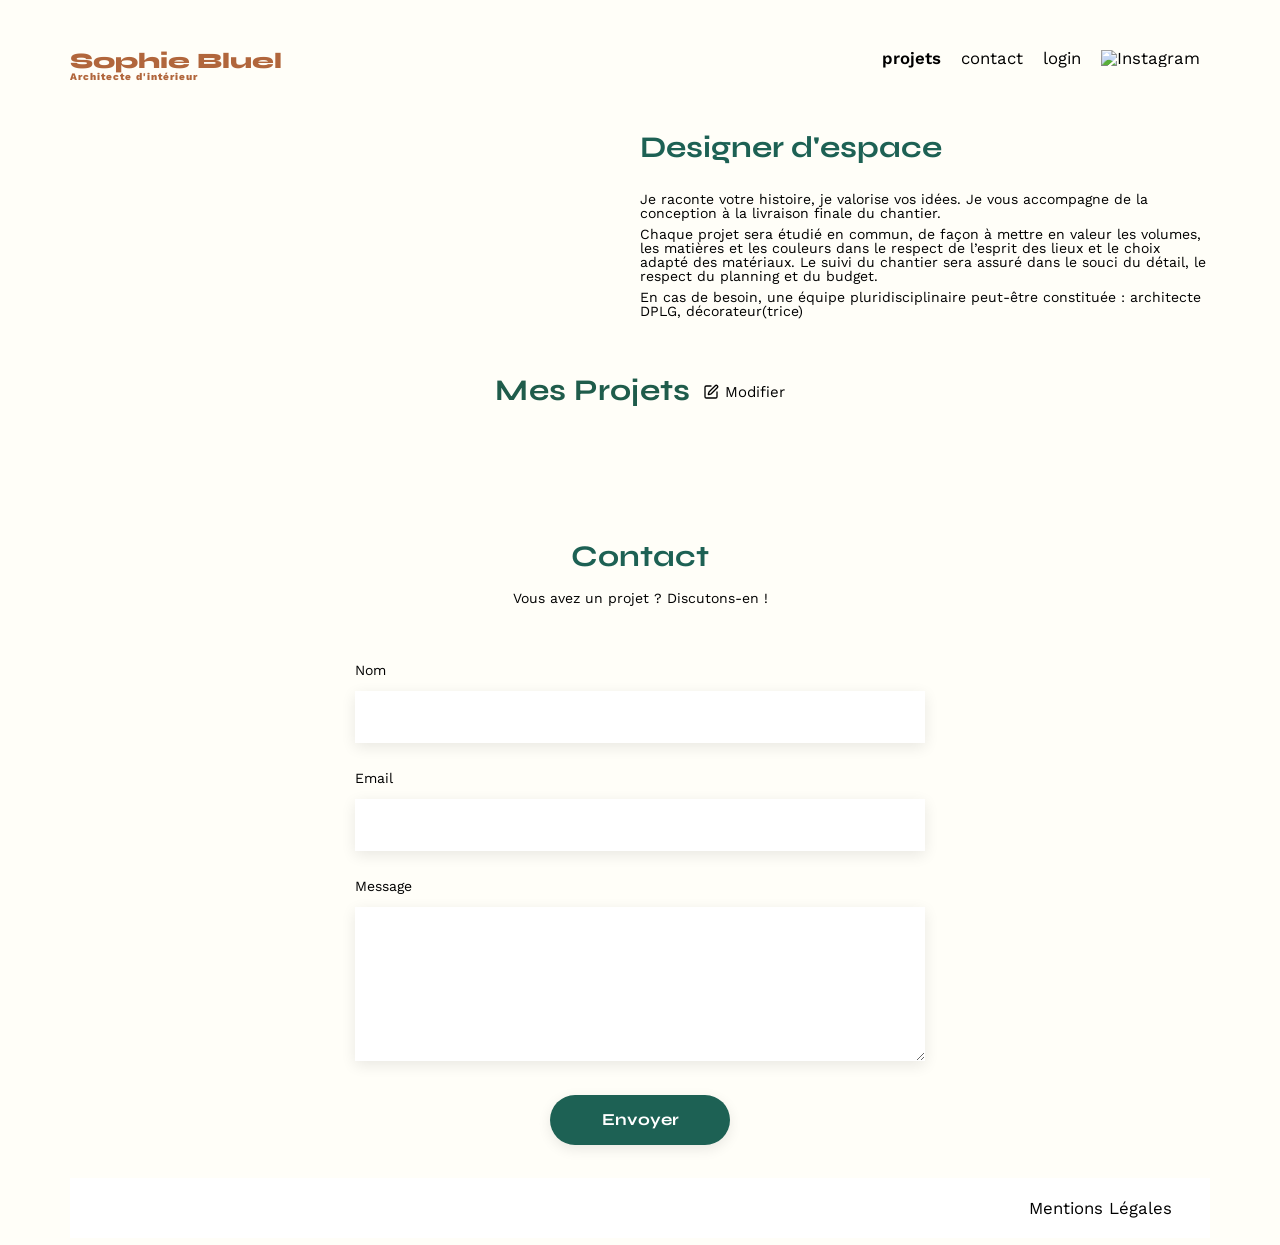
==== commit 2e3c2d4b: "valiodation to W3C checked" ====
--- a/FrontEnd/index.html
+++ b/FrontEnd/index.html
@@ -17,27 +17,27 @@
 <body>
 
 	<header>
-			<div class="admin-banner" style="display: none;">
-				<button class="admin-button"><svg xmlns="http://www.w3.org/2000/svg" width="16" height="16"
-						viewBox="0 0 24 24" fill="none" stroke="currentColor" stroke-width="2" stroke-linecap="round"
-						stroke-linejoin="round" class="lucide lucide-square-pen-icon lucide-square-pen">
-						<path d="M12 3H5a2 2 0 0 0-2 2v14a2 2 0 0 0 2 2h14a2 2 0 0 0 2-2v-7" />
-						<path
-							d="M18.375 2.625a1 1 0 0 1 3 3l-9.013 9.014a2 2 0 0 1-.853.505l-2.873.84a.5.5 0 0 1-.62-.62l.84-2.873a2 2 0 0 1 .506-.852z" />
-					</svg> Mode Edition </button>
-			</div>
-			<h1>Sophie Bluel <span>Architecte d'intérieur</span></h1>
-			<nav>
-				<ul>
-					<li><a href="#" class="menu-btn"><strong>projets</strong></a></li>
-					<li> <a href="#" class="menu-btn">contact</a></li>
-					<li><a href="pages/login.html" class="menu-btn login-btn">login</a></li>
-					<li><img src="./assets/icons/instagram.png" alt="Instagram"></li>
-				</ul>
-			</nav>
+		<div class="admin-banner" style="display: none;">
+			<button class="admin-button"><svg xmlns="http://www.w3.org/2000/svg" width="16" height="16"
+					viewBox="0 0 24 24" fill="none" stroke="currentColor" stroke-width="2" stroke-linecap="round"
+					stroke-linejoin="round" class="lucide lucide-square-pen-icon lucide-square-pen">
+					<path d="M12 3H5a2 2 0 0 0-2 2v14a2 2 0 0 0 2 2h14a2 2 0 0 0 2-2v-7" />
+					<path
+						d="M18.375 2.625a1 1 0 0 1 3 3l-9.013 9.014a2 2 0 0 1-.853.505l-2.873.84a.5.5 0 0 1-.62-.62l.84-2.873a2 2 0 0 1 .506-.852z" />
+				</svg> Mode Edition </button>
+		</div>
+		<h1>Sophie Bluel <span>Architecte d'intérieur</span></h1>
+		<nav>
+			<ul>
+				<li><a href="#" class="menu-btn"><strong>projets</strong></a></li>
+				<li> <a href="#" class="menu-btn">contact</a></li>
+				<li><a href="pages/login.html" class="menu-btn login-btn">login</a></li>
+				<li><img src="./assets/icons/instagram.png" alt="Instagram"></li>
+			</ul>
+		</nav>
 	</header>
 	<main>
-		<section id="introduction">
+		<div id="introduction">
 			<figure>
 				<img src="./assets/images/sophie-bluel.png" alt="">
 			</figure>
@@ -51,19 +51,20 @@
 				<p>En cas de besoin, une équipe pluridisciplinaire peut-être constituée : architecte DPLG,
 					décorateur(trice)</p>
 			</article>
-		</section>
+		</div>
 		<section id="portfolio">
 			<div class="projects-header">
 				<h2>Mes Projets</h2>
-				<button class="edit-mode"><svg xmlns="http://www.w3.org/2000/svg" width="16" height="16"
-						viewBox="0 0 24 24" fill="none" stroke="currentColor" stroke-width="2" stroke-linecap="round"
-						stroke-linejoin="round" class="lucide lucide-square-pen-icon lucide-square-pen">
+				<a href="#modal-1" class="js-modal edit-mode">
+					<svg xmlns="http://www.w3.org/2000/svg" width="16" height="16" viewBox="0 0 24 24" fill="none"
+						stroke="currentColor" stroke-width="2" stroke-linecap="round" stroke-linejoin="round"
+						class="lucide lucide-square-pen-icon lucide-square-pen">
 						<path d="M12 3H5a2 2 0 0 0-2 2v14a2 2 0 0 0 2 2h14a2 2 0 0 0 2-2v-7" />
 						<path
 							d="M18.375 2.625a1 1 0 0 1 3 3l-9.013 9.014a2 2 0 0 1-.853.505l-2.873.84a.5.5 0 0 1-.62-.62l.84-2.873a2 2 0 0 1 .506-.852z" />
 					</svg>
-					<a href="#modal-1" class="js-modal">Modifier</a>
-				</button>
+					Modifier
+				</a>
 			</div>
 			<!-- EDIT MODAL PROJECT -->
 
@@ -165,7 +166,8 @@
 			</ul>
 		</nav>
 	</footer>
+	<script type="module" src="./assets/scripts/main-home.js"></script>
 </body>
-<script type="module" src="./assets/scripts/main-home.js"></script>
+
 
 </html>
